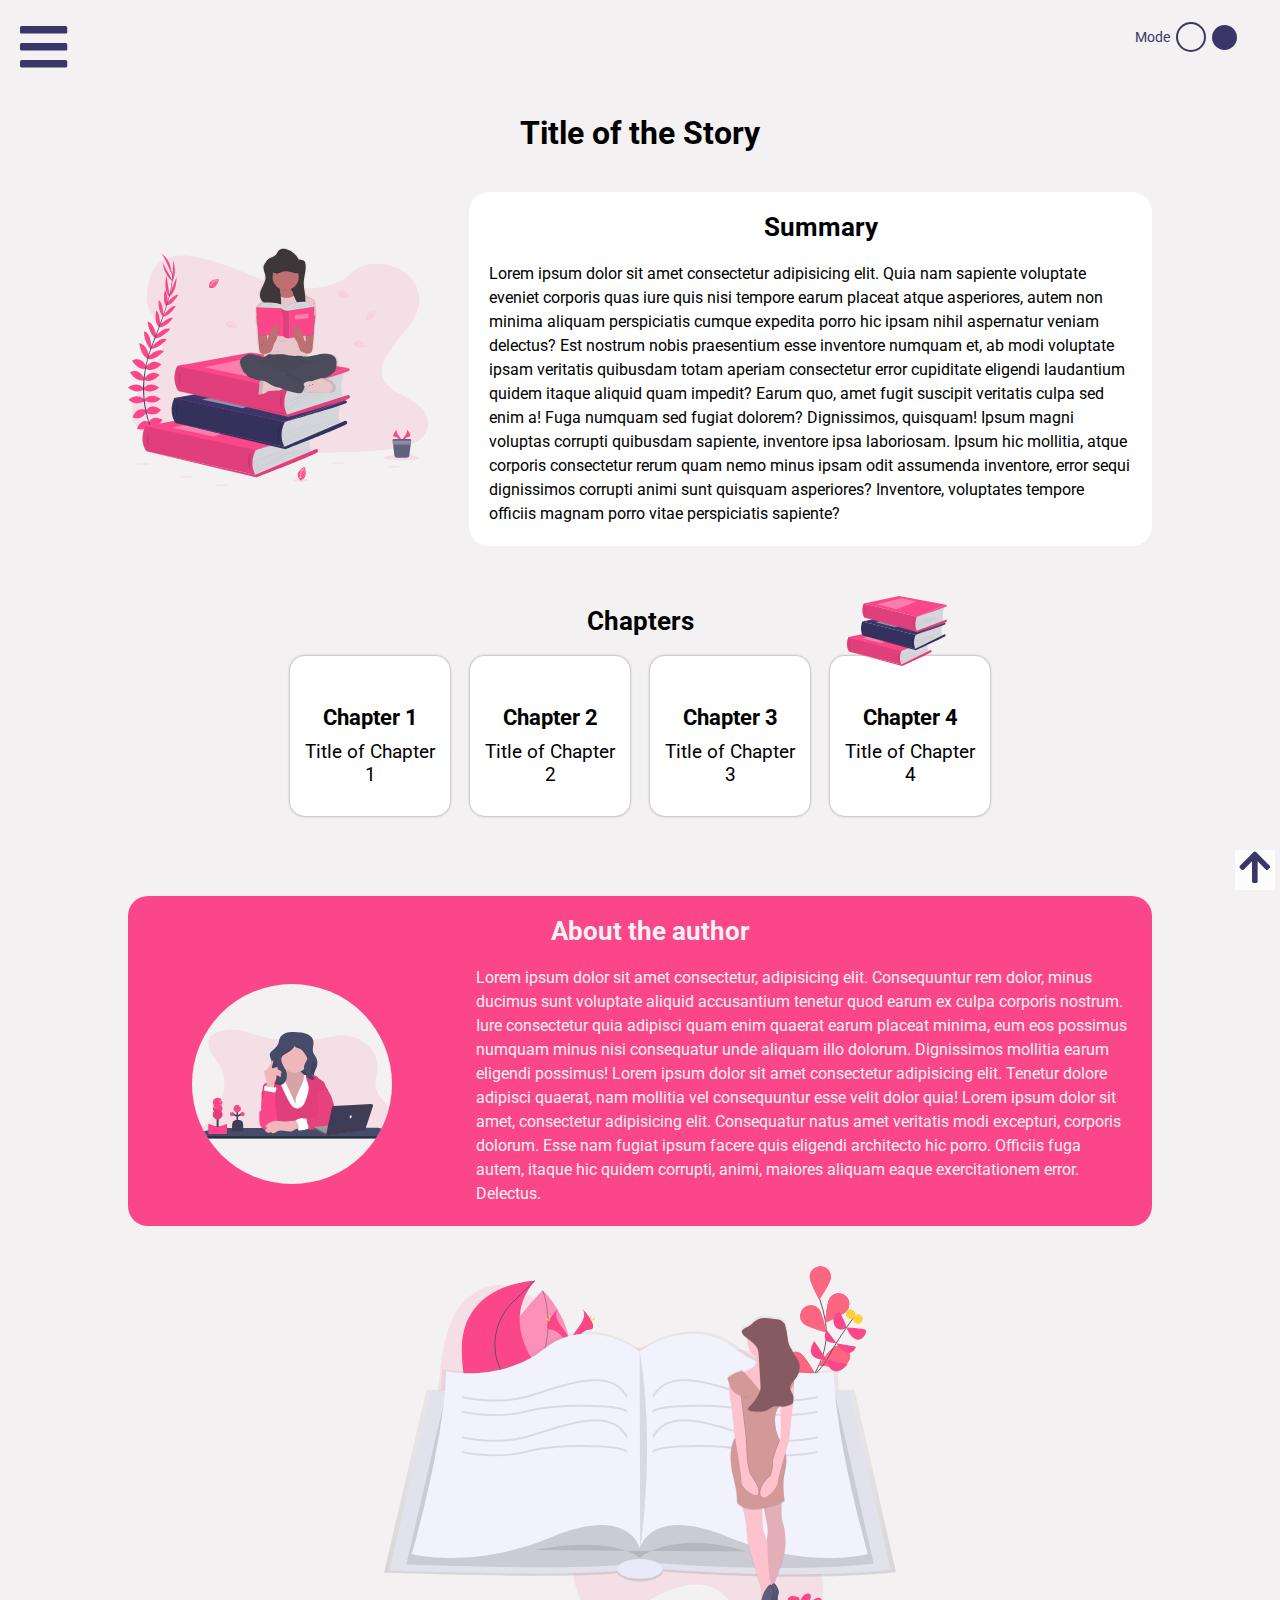
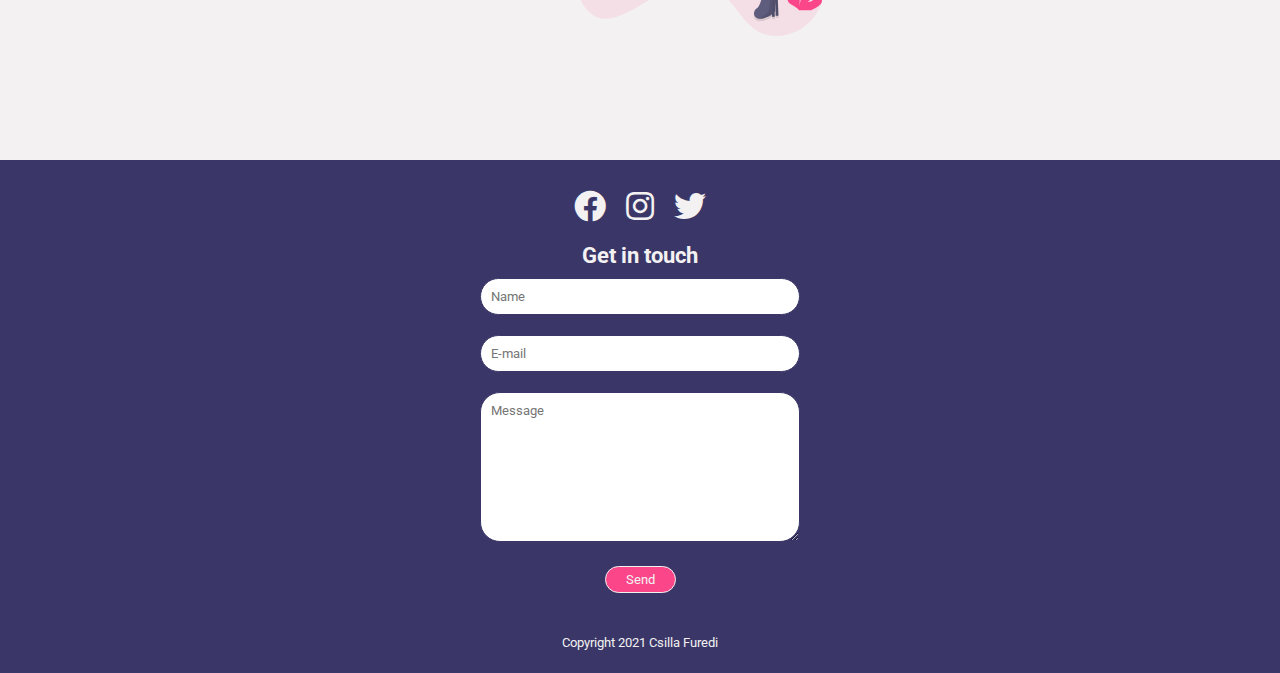
==== index.html @ 6140fa4c "Update index.html" ====
<!DOCTYPE html>
<html lang="en">
<head>
    <meta charset="UTF-8">
    <meta http-equiv="X-UA-Compatible" content="IE=edge">
    <meta name="viewport" content="width=device-width, initial-scale=1.0">
    <link rel="preconnect" href="https://fonts.gstatic.com">
    <link href="https://fonts.googleapis.com/css2?family=Roboto:wght@100;400;700&display=swap" rel="stylesheet">
    <link rel="stylesheet" href="https://cdnjs.cloudflare.com/ajax/libs/font-awesome/5.15.3/css/all.min.css">
    <link rel="stylesheet" href="/styles/light.css">
    <link id="theme-style" rel="stylesheet" href="">
    <title>Story Title</title>
</head>
<body>

    <nav class="navigation">
        <div class="arrow">
            <a href="#top"><i class="fas fa-arrow-up fa-2x"></i></a>
        </div>
        <div class="toggle" id="top">
            <a href="#" onclick="openSlideMenu()"><i class="fas fa-bars fa-3x"></i></a>
        </div>

        <div class="modeselector">
            <span>Mode</span>
            <div data-mode="light" id="light-mode" class="theme-dot light"></div>
            <div data-mode="dark" id="dark-mode" class="theme-dot dark"></div>
        </div>

        <div id="side-menu" class="side-menu">
            <a href="#" onclick="closeSlideMenu()"><i class="fas fa-times  fa-3x"></i></a>
            <a href="#summary">Summary</a>
            <a href="#chapters">Chapters</a>
            <ul class=subcat>
                <li><a href="chapter1.html">Chapter 1</a></li>
                <li><a href="chapter2.html">Chapter 2</a></li>
                <li><a href="chapter3.html">Chapter 3</a></li>
                <li><a href="chapter4.html">Chapter 4</a></li>
            </ul>
            <a href="#author">About the author</a>
            <a href="#contact">Contact</a>
        </div>
    </nav>

    <main id="main">
        <div class="title">
            <h1>Title of the Story</h1>
            <div class="content  flex-2">
                <div class="image">
                    <img src="images/undraw_book_lover_mkck.svg" alt="Girl sitting on a pile of books">
                </div>
                <div id="summary">
                    <h2>Summary</h2>
                    <p>Lorem ipsum dolor sit amet consectetur adipisicing elit. Quia nam sapiente voluptate eveniet corporis quas iure quis nisi tempore earum placeat atque asperiores, autem non minima aliquam perspiciatis cumque expedita porro hic ipsam nihil aspernatur veniam delectus? Est nostrum nobis praesentium esse inventore numquam et, ab modi voluptate ipsam veritatis quibusdam totam aperiam consectetur error cupiditate eligendi laudantium quidem itaque aliquid quam impedit? Earum quo, amet fugit suscipit veritatis culpa sed enim a! Fuga numquam sed fugiat dolorem? Dignissimos, quisquam! Ipsum magni voluptas corrupti quibusdam sapiente, inventore ipsa laboriosam. Ipsum hic mollitia, atque corporis consectetur rerum quam nemo minus ipsam odit assumenda inventore, error sequi dignissimos corrupti animi sunt quisquam asperiores? Inventore, voluptates tempore officiis magnam porro vitae perspiciatis sapiente?</p>
                </div>
            </div>
        </div>

        <div id="chapters">
            <h2>Chapters</h2>
            <img src="images/books.svg" alt="pile of books">
            <div class="cards">
                <a class="card card-1" href="chapter1.html">
                    <h3>Chapter 1</h3>
                    <h4>Title of Chapter 1</h4>
                </a>

                <a class="card card-2" href="chapter2.html">
                    <h3>Chapter 2</h3>
                    <h4>Title of Chapter 2</h4>
                </a>
                <a class="card card-3" href="chapter3.html">
                    <h3>Chapter 3</h3>
                    <h4>Title of Chapter 3</h4>
                </a>
                <a class="card card-4" href="chapter4.html">
                    <h3>Chapter 4</h3>
                    <h4>Title of Chapter 4</h4>
                </a>
            </div>
        </div>

        <div id="author">
            <h2>About the author</h2>
            <div class="about flex-2"> 
                <div class="image">
                    <img src="images/undraw_teacher_35j2.svg" alt="Picture of XY" class="author-image">
                </div>
                <p>Lorem ipsum dolor sit amet consectetur, adipisicing elit. Consequuntur rem dolor, minus ducimus sunt voluptate aliquid accusantium tenetur quod earum ex culpa corporis nostrum. Iure consectetur quia adipisci quam enim quaerat earum placeat minima, eum eos possimus numquam minus nisi consequatur unde aliquam illo dolorum. Dignissimos mollitia earum eligendi possimus! Lorem ipsum dolor sit amet consectetur adipisicing elit. Tenetur dolore adipisci quaerat, nam mollitia vel consequuntur esse velit dolor quia! Lorem ipsum dolor sit amet, consectetur adipisicing elit. Consequatur natus amet veritatis modi excepturi, corporis dolorum. Esse nam fugiat ipsum facere quis eligendi architecto hic porro. Officiis fuga autem, itaque hic quidem corrupti, animi, maiores aliquam eaque exercitationem error. Delectus.</p>
            </div>
        </div>
        <div class="bottom-image">
             <img src="images/undraw_Bibliophile_hwqc.svg" alt="">
        </div> 
    </main>

    <footer id="contact">
        <div class="social-icons">
            <a href=""><i class="fab fa-facebook fa-2x"></i></a></li>
            <a href=""><i class="fab fa-instagram fa-2x"></i></a></li>
            <a href=""><i class="fab fa-twitter fa-2x"></i></a></li>
        </div>
        <form>
            <h3>Get in touch</h3>
            <input type="text" placeholder="Name">
            <input type="email" placeholder="E-mail">
            <textarea placeholder="Message"></textarea>
            <button class="button">Send</button>
        </form>
        <p class="copyright">Copyright 2021 Csilla Furedi</p>
        
    </footer>

    <script>
        function openSlideMenu () {
            document.getElementById('side-menu').style.width = '360px';
            document.getElementById('main').style.paddingTop = '300px';
           

        }

        function closeSlideMenu () {
            document.getElementById('side-menu').style.width = '0px';
            document.getElementById('main').style.paddingTop = '0px'; 
        }

       

    </script>

<script type="text/javascript" src="script.js"></script>
</body>
</html>
---- styles/light.css ----
:root {
    --pinkColor: #FB4789;
    --darkColor: #3A3768;
    --lightColor: #F3F1F1;
}

* {
    box-sizing: border-box;
    margin: 0;
    padding: 0;
    font-family: 'Roboto', sans-serif;
}

body {
    background-color: var(--lightColor);
}

a {
    text-decoration: none;
    color: black;
}

p {
    padding: 20px;
    line-height: 1.5em;
}

p::selection {
    background: var(--pinkColor);
}

img {
    width: 100%;
}

h1 {
    font-size: 2rem;
    text-align: center;
    padding-top: 40px;
    padding-bottom: 40px;
}

h1::selection {
    background: var(--pinkColor);
}

h2 {
    font-size: 1.6rem;
    padding-top: 20px;
    padding-left: 20px;
    text-align: center;
}

h2::selection {
    background: var(--pinkColor);
}

h3 {
    font-size: 1.4em;
}

h3::selection {
    background: var(--pinkColor);
}

h4 {
    font-size: 1.2em;
}

h4::selection {
    background: var(--pinkColor);
}



/* Navigation */
.arrow {
    position: fixed;
    bottom: 10px;
    right: 5px;
    height: 40px;
    width: 40px;
    background: rgba(255, 255, 255, 0.8);
    text-align: center;
    z-index: 99;
}

.navigation {
    display: flex;
    align-items: center;
    justify-content: space-between;
}

.navigation .toggle {
    color: var(--darkColor);
    padding-left: 20px;
    padding-top: 20px;
}

.navigation a {
    color: var(--darkColor);
    font-size: 18px;
}

.modeselector {
    display: flex;
    align-items: center;
    justify-content: flex-end;
    margin-right: 20px;
}

.modeselector span {
    font-size: 14px;
    color: var(--darkColor);
    margin: 3px;
}

.modeselector .theme-dot {
    height: 25px;
    width: 25px;
    border: 2px solid var(--darkColor);
    border-radius: 50px;
    margin: 3px;
}

.modeselector .theme-dot:hover {
    cursor: pointer;
    transform: scale(1.2);
    transition: 0.3s;
}

.modeselector .theme-dot.light {
    background-color: var(--lightColor);
    height: 30px;
    width: 30px;
}


.modeselector .theme-dot.dark {
    background-color: var(--darkColor);
}

.side-menu {
    background-color: var(--pinkColor);
    height: 360px;
    width: 0;
    position: absolute;
    z-index: 1;
    top: 0;
    left: 0;
    overflow-x: hidden;
    border-radius: 0  0 360px 0;
}

.side-menu a {
    color: var(--lightColor);
    display: block;
    padding-left: 20px;
    padding-top: 15px;
    text-transform: uppercase;
    font-size: 18px;
}

.side-menu .subcat li a {
    color: var(--lightColor);
    display: block;
    font-size: 14px;
    text-indent: 20px;
    line-height: 0.8em;
    text-transform: capitalize;
}

/* Main */
main {
    max-width: 340px;
    margin: 0 auto;
}

#summary {
    background-color: white;
    border-radius: 20px;
}

#chapters {
    text-align: center;
    margin-top: 40px;
    margin-bottom: 80px;
    position: relative;
}

#chapters img {
    width: 100px;
    height: 70px;
    position: absolute;
    right: 10px;
    top: 10px;
}

#chapters h2 {
    padding: 20px 0;
}

#chapters .cards {
    display: flex;
    flex-wrap: wrap;
    gap: 20px;
    justify-content: center;
}

#chapters .card {
    width: 160px;
    height: 160px;
    background-color: white;
    border-radius: 15px;
    box-shadow: 0px 0px 2px 1px rgba(0,0,0,0.2);
}

#chapters .card:hover {
    cursor: pointer;
    transform: scale(1.1);
    transition: 0.3s;
}

#chapters .card h3 {
    margin-top: 30%;
}

#chapters .card h4 {
    padding: 10px;
    font-weight: normal;
}

#author {
    background-color: var(--pinkColor);
    border-radius: 20px;
    color: var(--lightColor);
}

#author h2::selection {
    background: var(--darkColor);
}

#author p::selection {
    background: var(--darkColor);
}

#author .image {
    text-align: center;
}

#author .image img {
    height: 200px;
    width: 200px;
    background-color: var(--lightColor);
    border-radius: 200px;
    margin-top: 20px;
    margin-bottom: 20px;
}

.bottom-image {
    text-align: center;
    margin-top: 40px;
    margin-bottom: 20px;
}


/* Footer */
footer {
    margin-top: 120px;
    width: 100%;
    background-color: var(--darkColor);
}

footer .social-icons {
    display: flex;
    justify-content: center;
    padding-top: 20px;
}

footer i {
    color: var(--lightColor);
    padding: 10px;
}

footer i:hover {
    transform: scale(1.2);
    transition: 0.3s;
}

#contact form {
    width: 80%;
    max-width: 400px;
    margin: 10px auto;
    text-align: center;
}

#contact form h3 {
    color: var(--lightColor)
}
  
#contact input, #contact textarea {
    width: 80%;
    margin: 10px auto;
    border: 1px solid var(--darkColor);
    border-radius: 20px;
    padding: 10px;
}
  
#contact textarea {
    max-width: 100%;
    height: 150px;
}

#contact .button {
    margin: 10px auto;
    background-color: var(--pinkColor);
    color: var(--lightColor);
    border: 1px solid var(--lightColor);
    border-radius: 20px;
    padding: 5px 20px;
    display: block;
}

#contact .button:hover {
    cursor: pointer;
    transform: scale(1.2);
    transition: 0.3s;
}

.copyright {
    margin-top: 20px;
    color: var(--lightColor);
    font-size: 0.8rem;
    text-align: center;
}

/* Inner pages */

.chapters p {
    text-indent: 20px;
    text-align: justify;
}

.wrapper {
    max-width: 90%;
    background-color: white;
    margin: 0 auto;
    border-radius: 20px;
}

.navbuttons {
    text-align: center;
    margin-top: 40px;
}

.navbuttons a i {
    color: var(--darkColor);
    padding: 20px;
    margin: 10px;
}

.navbuttons a i:hover {
    transform: scale(1.2);
    transition: 0.3s;
}

@media screen and (min-width: 620px) {
    .modeselector {
        margin-right: 40px;
    }

    main {
        max-width: 600px;
    }

    .flex-2 {
        display: flex;
        justify-content: space-between;
        align-items: center;

    }

    .image {
        flex: 1;
    }
    
    #summary {
        flex: 2;
    }


    .about .image {
        flex: 1;
    }
    
    .about p {
        flex: 2;
    }


    .title img {
        width: 300px;
    }

    #chapters img {
        right: 20%;
    }

    .bottom-image img {
        height: 50%;
        width: 50%;
    }


}

@media screen and (min-width: 960px) {
    main {
        max-width: 80%;
    }
}

@media screen and (min-width: 1200px) {
    
    main {
        max-width: 80%;
    }
}
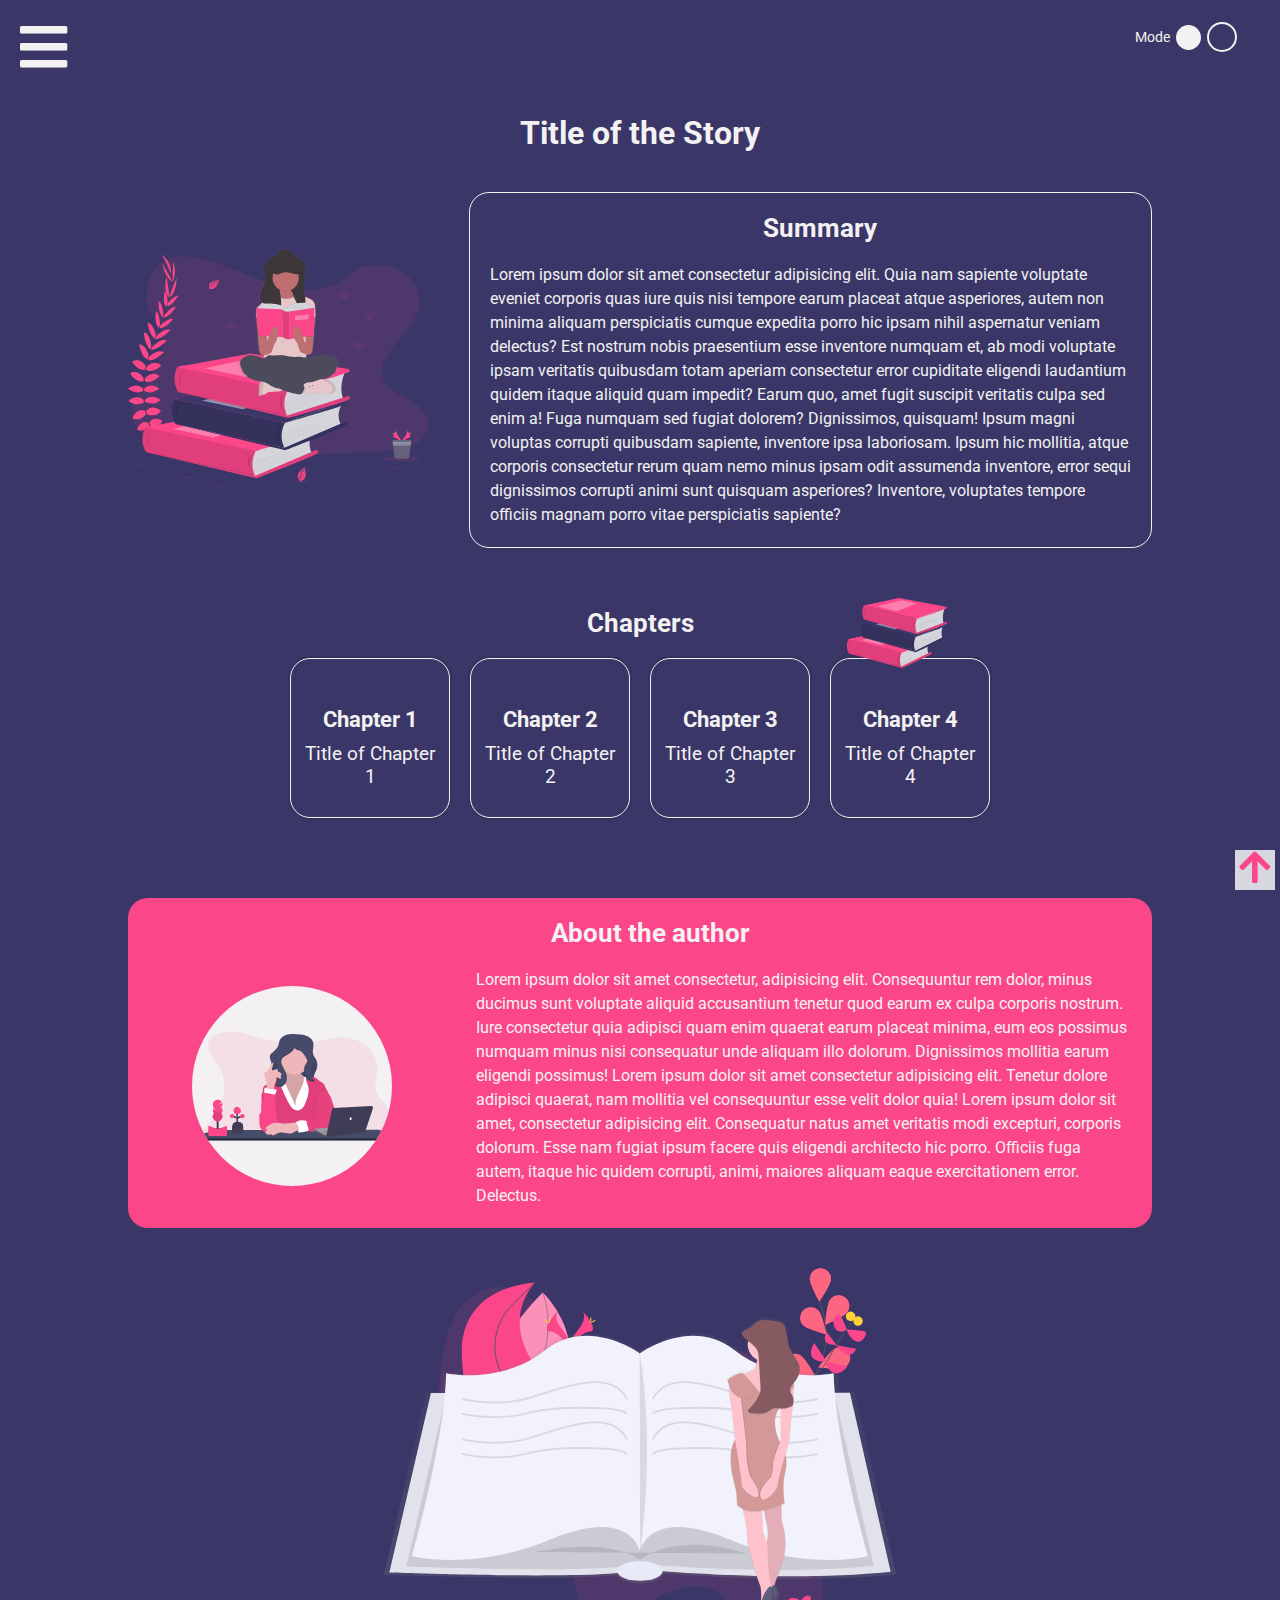
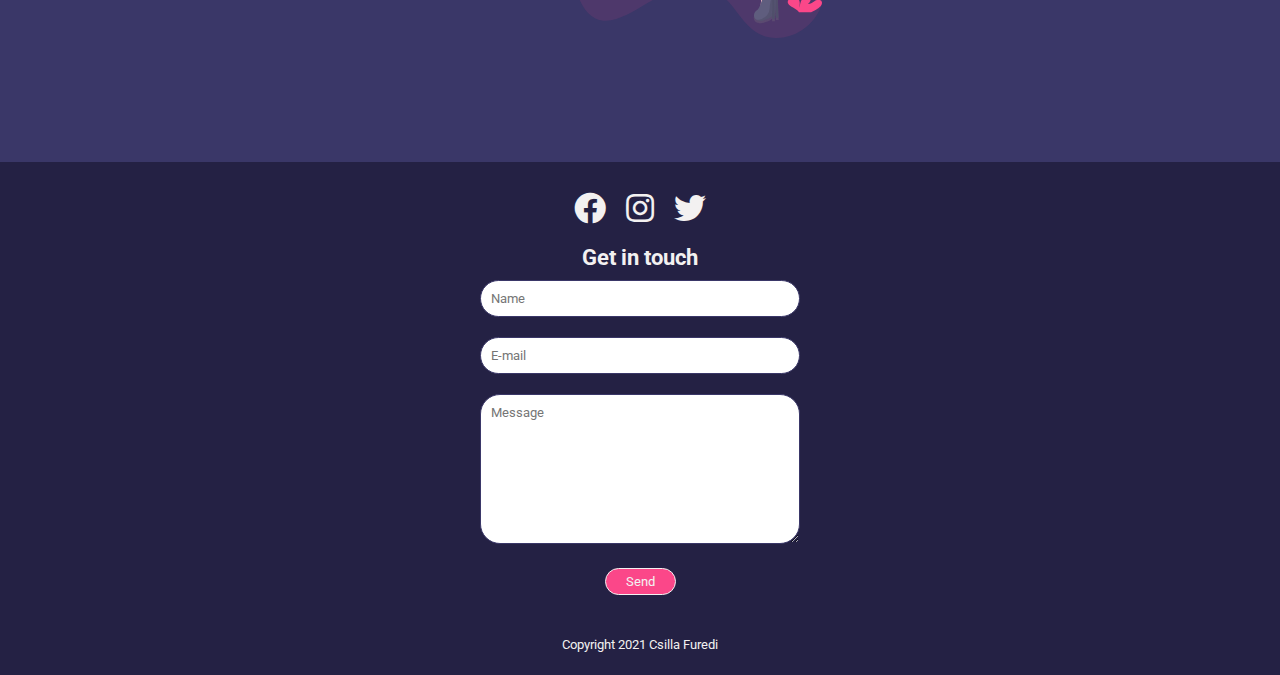
==== commit ef228a82: "Update index.html" ====
--- a/index.html
+++ b/index.html
@@ -8,7 +8,7 @@
     <link href="https://fonts.googleapis.com/css2?family=Roboto:wght@100;400;700&display=swap" rel="stylesheet">
     <link rel="stylesheet" href="https://cdnjs.cloudflare.com/ajax/libs/font-awesome/5.15.3/css/all.min.css">
     <link rel="stylesheet" href="/styles/light.css">
-    <link id="theme-style" rel="stylesheet" href="">
+    <link id="theme-style" rel="stylesheet" href="/styles/dark.css">
     <title>Story Title</title>
 </head>
 <body>
@@ -123,11 +123,9 @@
             document.getElementById('side-menu').style.width = '0px';
             document.getElementById('main').style.paddingTop = '0px'; 
         }
-
-       
-
+<script type="text/javascript" src="script.js"></script>
     </script>
 
-<script type="text/javascript" src="script.js"></script>
+
 </body>
 </html>
--- a/styles/dark.css
+++ b/styles/dark.css
@@ -0,0 +1,83 @@
+:root {
+    --pinkColor: #FB4789;
+    --darkColor: #3A3768;
+    --darkerColor: #242144;
+    --lightColor: #F3F1F1;
+}
+body {
+    background-color: var(--darkColor);
+}
+
+h1 {
+    color: var(--lightColor);
+}
+
+.navigation .toggle {
+    color: var(--lightColor);
+}
+
+.navigation .arrow a {
+    color: var(--pinkColor);
+}
+
+.navigation a {
+    color: var(--lightColor);
+}
+
+.modeselector span {
+    color: var(--lightColor);
+}
+
+.modeselector .theme-dot {
+    border: 2px solid var(--lightColor);
+}
+
+.modeselector .theme-dot.light {
+    background-color: var(--lightColor);
+    height: 25px;
+    width: 25px;
+}
+
+.modeselector .theme-dot.dark {
+    background-color: var(--darkColor);
+    height: 30px;
+    width: 30px;
+}
+
+#summary {
+    background-color: var(--darkColor);
+    color:var(--lightColor);
+    border: 1px solid var(--lightColor);
+    border-radius: 20px;
+}
+
+
+#chapters h2 {
+    color: var(--lightColor);
+}
+
+
+#chapters .card {
+    background-color: var(--darkColor);
+    color:var(--lightColor);
+    border: 1px solid var(--lightColor);
+    border-radius: 20px;
+}
+
+footer {
+    background-color:var(--darkerColor);
+}
+
+.chapters {
+    color:var(--lightColor);
+}
+
+.wrapper {
+    background-color: var(--darkColor)
+}
+
+.navbuttons a i {
+    color: var(--lightColor);
+    padding: 20px;
+    margin: 10px;
+}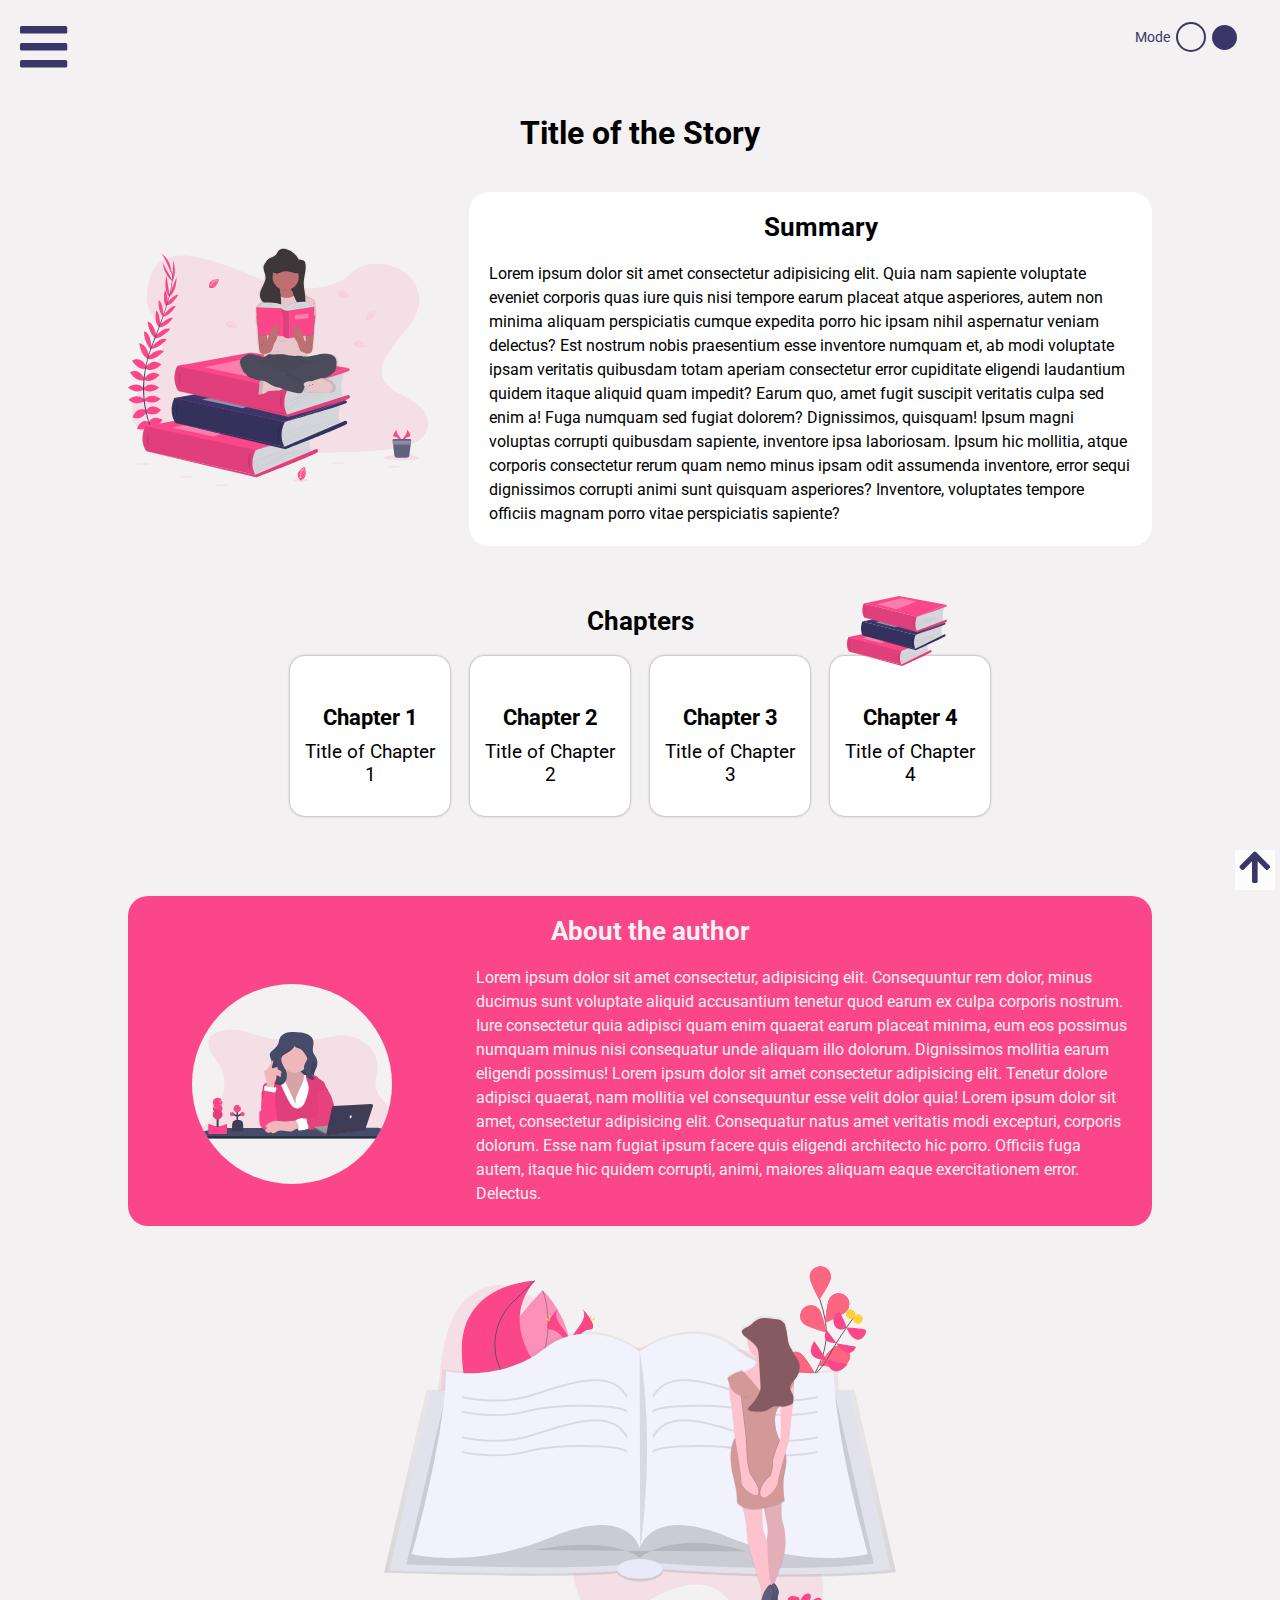
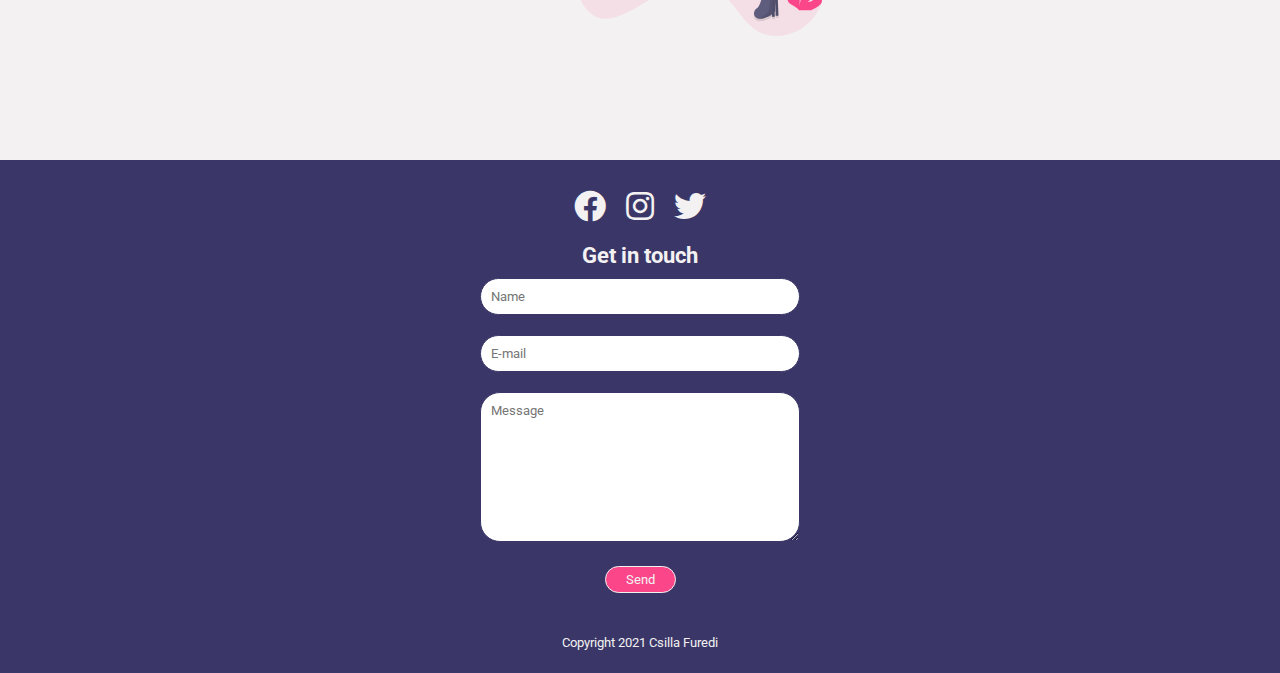
==== commit e0b090a5: "Update index.html" ====
--- a/index.html
+++ b/index.html
@@ -123,9 +123,9 @@
             document.getElementById('side-menu').style.width = '0px';
             document.getElementById('main').style.paddingTop = '0px'; 
         }
-<script type="text/javascript" src="script.js"></script>
+
     </script>
 
-
+<script type="text/javascript" src="script.js"></script>
 </body>
 </html>
